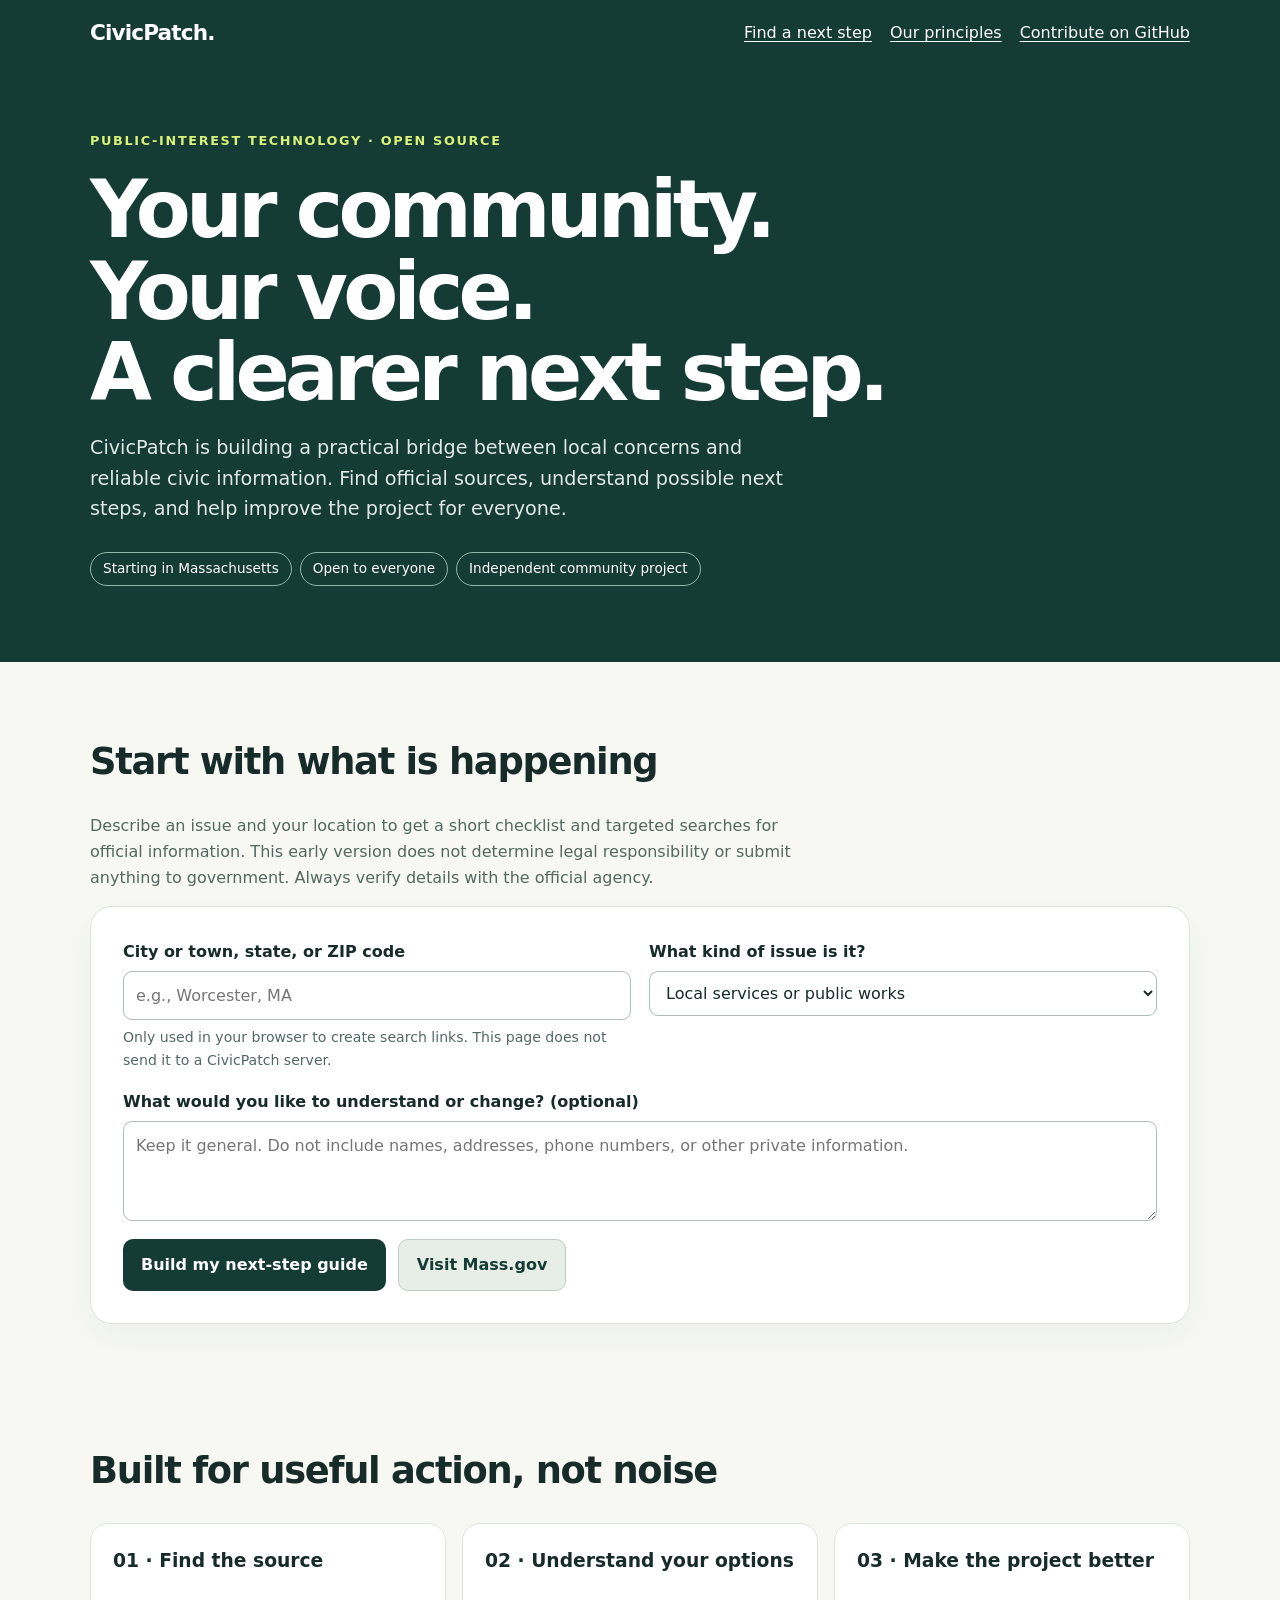
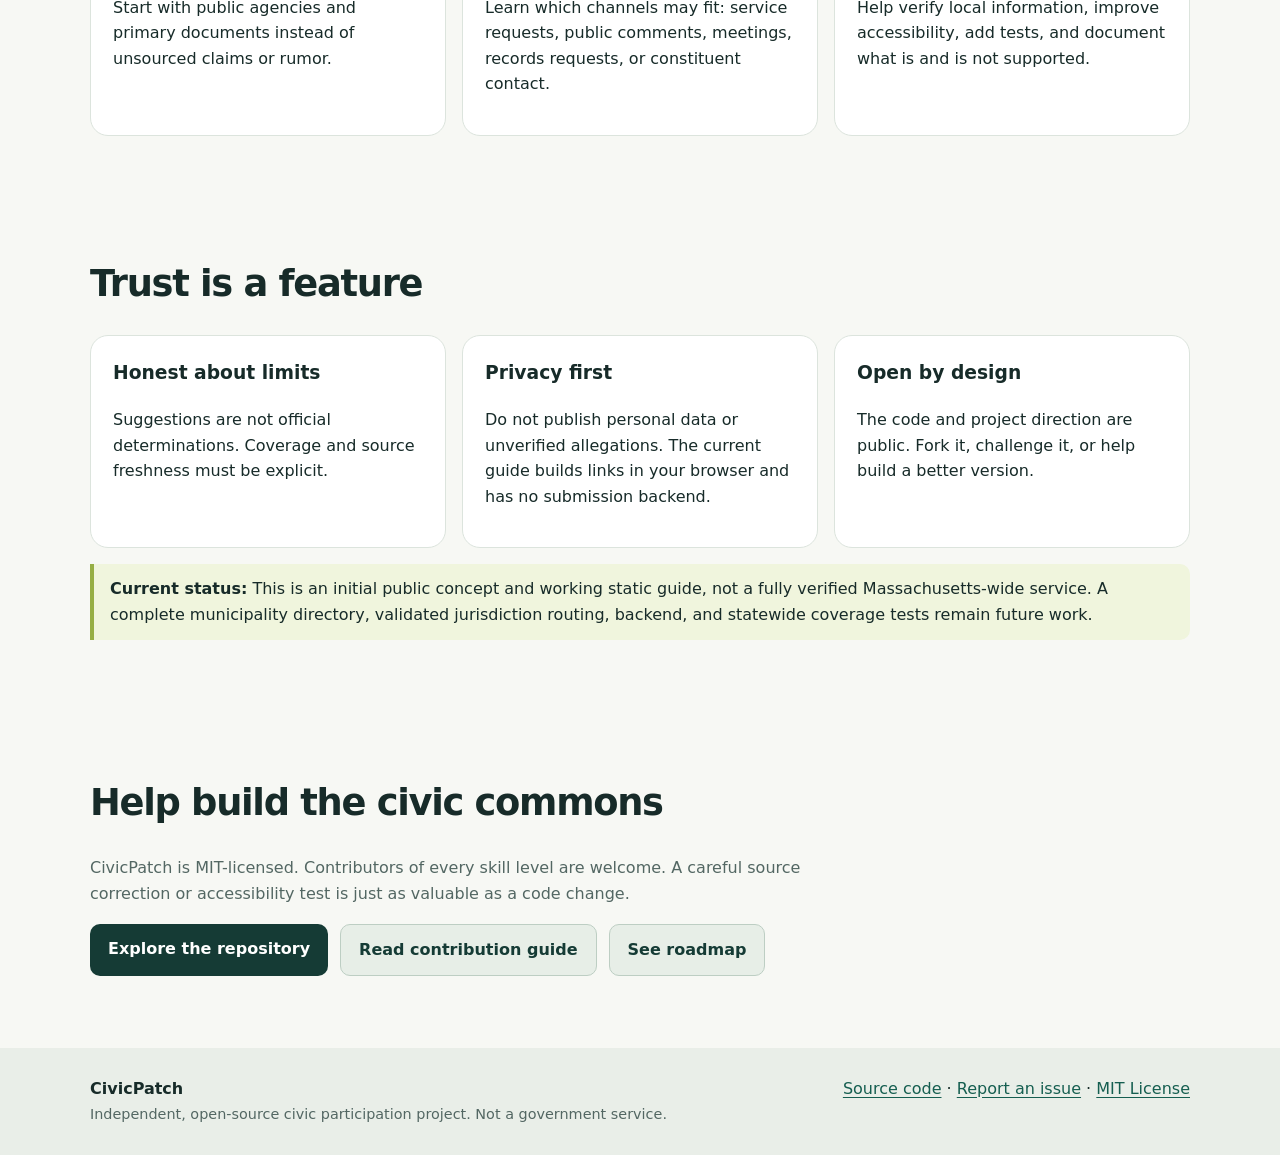
==== index.html @ 910589c3 "Add accessible CivicPatch public landing page and interactive civic guide" ====
<!doctype html>
<html lang="en">
<head>
<meta charset="utf-8">
<meta name="viewport" content="width=device-width,initial-scale=1">
<meta name="theme-color" content="#153b35">
<meta name="description" content="CivicPatch helps people find reliable civic information and practical next steps, starting in Massachusetts.">
<title>CivicPatch | Make local action easier</title>
<style>
:root{color-scheme:light;--ink:#172b29;--muted:#536763;--paper:#f7f8f4;--card:#fff;--green:#153b35;--lime:#d8f27a;--line:#dce4dd;--focus:#9a3d00}*{box-sizing:border-box}body{margin:0;background:var(--paper);color:var(--ink);font:16px/1.6 system-ui,-apple-system,BlinkMacSystemFont,"Segoe UI",sans-serif}a{color:#155e50;text-underline-offset:3px}a:focus-visible,button:focus-visible,input:focus-visible,select:focus-visible,textarea:focus-visible{outline:3px solid var(--focus);outline-offset:3px}.wrap{width:min(1100px,calc(100% - 32px));margin:auto}.top{background:var(--green);color:#fff;padding:16px 0}.nav{display:flex;align-items:center;justify-content:space-between;gap:16px}.brand{font-size:1.35rem;font-weight:800;letter-spacing:-.04em;color:#fff;text-decoration:none}.navlinks{display:flex;gap:18px;flex-wrap:wrap}.navlinks a{color:#fff}.hero{background:var(--green);color:#fff;padding:64px 0 76px}.eyebrow{font-size:.8rem;font-weight:800;letter-spacing:.13em;text-transform:uppercase;color:var(--lime)}h1{font-size:clamp(2.4rem,7vw,5rem);line-height:1.02;letter-spacing:-.06em;max-width:800px;margin:18px 0}.hero p{font-size:1.2rem;max-width:700px;color:#e1e9e5}.pill{display:inline-block;border:1px solid #91b5a9;border-radius:99px;padding:5px 12px;font-size:.85rem;margin:8px 8px 0 0}.section{padding:48px 0}.section h2{font-size:clamp(1.6rem,4vw,2.3rem);line-height:1.15;letter-spacing:-.035em}.intro{max-width:740px;color:var(--muted)}.grid{display:grid;grid-template-columns:repeat(auto-fit,minmax(min(100%,260px),1fr));gap:16px}.card{background:var(--card);border:1px solid var(--line);border-radius:18px;padding:22px}.card h3{margin-top:0}.guide{background:#fff;border:1px solid var(--line);border-radius:22px;padding:clamp(18px,4vw,32px);box-shadow:0 12px 34px #153b350c}.formgrid{display:grid;grid-template-columns:repeat(2,minmax(0,1fr));gap:18px}.field{display:flex;flex-direction:column;gap:6px}.field.full{grid-column:1/-1}label{font-weight:700}input,select,textarea{width:100%;font:inherit;color:var(--ink);background:#fff;border:1px solid #aebdb5;border-radius:9px;padding:11px 12px}textarea{min-height:100px;resize:vertical}.hint{font-size:.88rem;color:var(--muted)}button,.button{display:inline-block;background:var(--green);color:#fff;border:0;border-radius:10px;padding:12px 18px;font:inherit;font-weight:750;text-decoration:none;cursor:pointer}.button.alt{background:#e7eee7;color:var(--green);border:1px solid #bdcec3}.actions{display:flex;gap:12px;flex-wrap:wrap;margin-top:18px}.results{margin-top:24px;border-top:1px solid var(--line);padding-top:20px}.results[hidden]{display:none}.resultlist{padding-left:22px}.notice{border-left:4px solid #96ae44;background:#f0f5dd;padding:12px 16px;border-radius:0 10px 10px 0}.small{font-size:.9rem;color:var(--muted)}footer{background:#e9eee8;padding:28px 0;margin-top:24px}.foot{display:flex;justify-content:space-between;gap:18px;flex-wrap:wrap}@media(max-width:620px){.formgrid{grid-template-columns:1fr}.field.full{grid-column:auto}.hero{padding:48px 0}.nav{align-items:flex-start;flex-direction:column}}@media(prefers-reduced-motion:reduce){*{scroll-behavior:auto!important;animation:none!important;transition:none!important}}
</style>
</head>
<body>
<header class="top"><div class="wrap nav"><a class="brand" href="#home" aria-label="CivicPatch home">CivicPatch<span aria-hidden="true">.</span></a><nav class="navlinks" aria-label="Main navigation"><a href="#guide">Find a next step</a><a href="#principles">Our principles</a><a href="https://github.com/onnxscibroccoli/civicpatch">Contribute on GitHub</a></nav></div></header>
<main id="home">
<section class="hero"><div class="wrap"><div class="eyebrow">Public-interest technology · Open source</div><h1>Your community.<br>Your voice.<br>A clearer next step.</h1><p>CivicPatch is building a practical bridge between local concerns and reliable civic information. Find official sources, understand possible next steps, and help improve the project for everyone.</p><span class="pill">Starting in Massachusetts</span><span class="pill">Open to everyone</span><span class="pill">Independent community project</span></div></section>
<section class="section" id="guide"><div class="wrap"><h2>Start with what is happening</h2><p class="intro">Describe an issue and your location to get a short checklist and targeted searches for official information. This early version does not determine legal responsibility or submit anything to government. Always verify details with the official agency.</p>
<div class="guide"><form id="civic-form"><div class="formgrid">
<div class="field"><label for="location">City or town, state, or ZIP code</label><input id="location" name="location" autocomplete="postal-code" placeholder="e.g., Worcester, MA" required maxlength="120"><span class="hint">Only used in your browser to create search links. This page does not send it to a CivicPatch server.</span></div>
<div class="field"><label for="topic">What kind of issue is it?</label><select id="topic" name="topic"><option value="services">Local services or public works</option><option value="housing">Housing, buildings, or code enforcement</option><option value="transport">Roads, sidewalks, or transportation</option><option value="environment">Environment, water, or public health</option><option value="meetings">Public meetings, policy, or local decisions</option><option value="records">Public records or transparency</option><option value="elections">Elections and voting information</option><option value="other">Something else</option></select></div>
<div class="field full"><label for="issue">What would you like to understand or change? (optional)</label><textarea id="issue" name="issue" maxlength="1000" placeholder="Keep it general. Do not include names, addresses, phone numbers, or other private information."></textarea></div>
</div><div class="actions"><button type="submit">Build my next-step guide</button><a class="button alt" href="https://www.mass.gov/" rel="noopener noreferrer">Visit Mass.gov</a></div></form>
<div class="results" id="results" aria-live="polite" hidden><h3>Your starting checklist</h3><p id="summary"></p><ol class="resultlist" id="steps"></ol><h3>Search official sources</h3><ul class="resultlist" id="links"></ul><p class="notice"><strong>Important:</strong> Search results are starting points, not verified recommendations or legal advice. Confirm the responsible agency, deadlines, eligibility, and current process on an official source. For immediate danger, contact local emergency services.</p><p class="small">Your location and description are not uploaded by this page. When you choose an external search link, that provider receives the query under its own privacy policy.</p></div>
</div></div></section>
<section class="section" id="how"><div class="wrap"><h2>Built for useful action, not noise</h2><div class="grid"><article class="card"><h3>01 · Find the source</h3><p>Start with public agencies and primary documents instead of unsourced claims or rumor.</p></article><article class="card"><h3>02 · Understand your options</h3><p>Learn which channels may fit: service requests, public comments, meetings, records requests, or constituent contact.</p></article><article class="card"><h3>03 · Make the project better</h3><p>Help verify local information, improve accessibility, add tests, and document what is and is not supported.</p></article></div></div></section>
<section class="section" id="principles"><div class="wrap"><h2>Trust is a feature</h2><div class="grid"><article class="card"><h3>Honest about limits</h3><p>Suggestions are not official determinations. Coverage and source freshness must be explicit.</p></article><article class="card"><h3>Privacy first</h3><p>Do not publish personal data or unverified allegations. The current guide builds links in your browser and has no submission backend.</p></article><article class="card"><h3>Open by design</h3><p>The code and project direction are public. Fork it, challenge it, or help build a better version.</p></article></div><p class="notice"><strong>Current status:</strong> This is an initial public concept and working static guide, not a fully verified Massachusetts-wide service. A complete municipality directory, validated jurisdiction routing, backend, and statewide coverage tests remain future work.</p></div></section>
<section class="section"><div class="wrap"><h2>Help build the civic commons</h2><p class="intro">CivicPatch is MIT-licensed. Contributors of every skill level are welcome. A careful source correction or accessibility test is just as valuable as a code change.</p><div class="actions"><a class="button" href="https://github.com/onnxscibroccoli/civicpatch">Explore the repository</a><a class="button alt" href="https://github.com/onnxscibroccoli/civicpatch/blob/main/CONTRIBUTING.md">Read contribution guide</a><a class="button alt" href="https://github.com/onnxscibroccoli/civicpatch/blob/main/docs/ROADMAP.md">See roadmap</a></div></div></section>
</main>
<footer><div class="wrap foot"><div><strong>CivicPatch</strong><br><span class="small">Independent, open-source civic participation project. Not a government service.</span></div><div><a href="https://github.com/onnxscibroccoli/civicpatch">Source code</a> · <a href="https://github.com/onnxscibroccoli/civicpatch/issues">Report an issue</a> · <a href="https://github.com/onnxscibroccoli/civicpatch/blob/main/LICENSE">MIT License</a></div></div></footer>
<script>
(function(){
const topics={
services:{label:"local services or public works",terms:["site:mass.gov local services public works Massachusetts","municipal official website service request"]},
housing:{label:"housing, buildings, or code enforcement",terms:["site:mass.gov housing building code Massachusetts","municipal official website building department code enforcement"]},
transport:{label:"roads, sidewalks, or transportation",terms:["site:mass.gov transportation roads sidewalks Massachusetts","municipal official website public works roads sidewalks"]},
environment:{label:"environment, water, or public health",terms:["site:mass.gov environment water public health Massachusetts","municipal official website health department environment"]},
meetings:{label:"public meetings, policy, or local decisions",terms:["site:mass.gov public meetings Massachusetts","municipal official website public meeting agenda minutes"]},
records:{label:"public records or transparency",terms:["site:mass.gov Massachusetts public records law request","municipal official website public records access officer"]},
elections:{label:"elections and voting information",terms:["site:sec.state.ma.us elections voting Massachusetts","site:usa.gov voting elections official"]},
other:{label:"your civic question",terms:["site:mass.gov Massachusetts government services","official municipal government website"]}
};
function searchUrl(q){return "https://www.google.com/search?q="+encodeURIComponent(q)}
document.getElementById("civic-form").addEventListener("submit",function(e){
e.preventDefault();const location=document.getElementById("location").value.trim();const topic=topics[document.getElementById("topic").value];if(!location)return;
document.getElementById("summary").textContent="For “"+topic.label+"” near "+location+", use these steps to confirm the correct channel.";
const steps=["Look for an official city, town, or state agency page. Prefer government domains and check the page's date and contact information.","Confirm which jurisdiction is responsible. Some services are regional or state-run, and local structures differ across Massachusetts.","Write down the specific issue, relevant dates, and the outcome you are requesting. Keep private or sensitive information out of public posts.","Use the agency's published process. Save a copy of any message or reference number and follow up through the official channel."];
const ol=document.getElementById("steps");ol.replaceChildren();steps.forEach(s=>{const li=document.createElement("li");li.textContent=s;ol.appendChild(li)});
const queries=topic.terms.map(t=>t+" "+location);if(/massachusetts|\bma\b/i.test(location)===false){queries.push("official government website "+location+" "+topic.label);queries.push("state government services "+location)}
const ul=document.getElementById("links");ul.replaceChildren();queries.forEach((q,i)=>{const li=document.createElement("li");const a=document.createElement("a");a.href=searchUrl(q);a.target="_blank";a.rel="noopener noreferrer";a.textContent=["Find a state agency or official guidance","Find the likely municipal department","Find an official process or contact page","Find other government guidance"][i]||"Search official government information";li.appendChild(a);ul.appendChild(li)});
document.getElementById("results").hidden=false;document.getElementById("results").scrollIntoView({behavior:matchMedia("(prefers-reduced-motion: reduce)").matches?"auto":"smooth",block:"start"});
});
})();
</script>
</body></html>
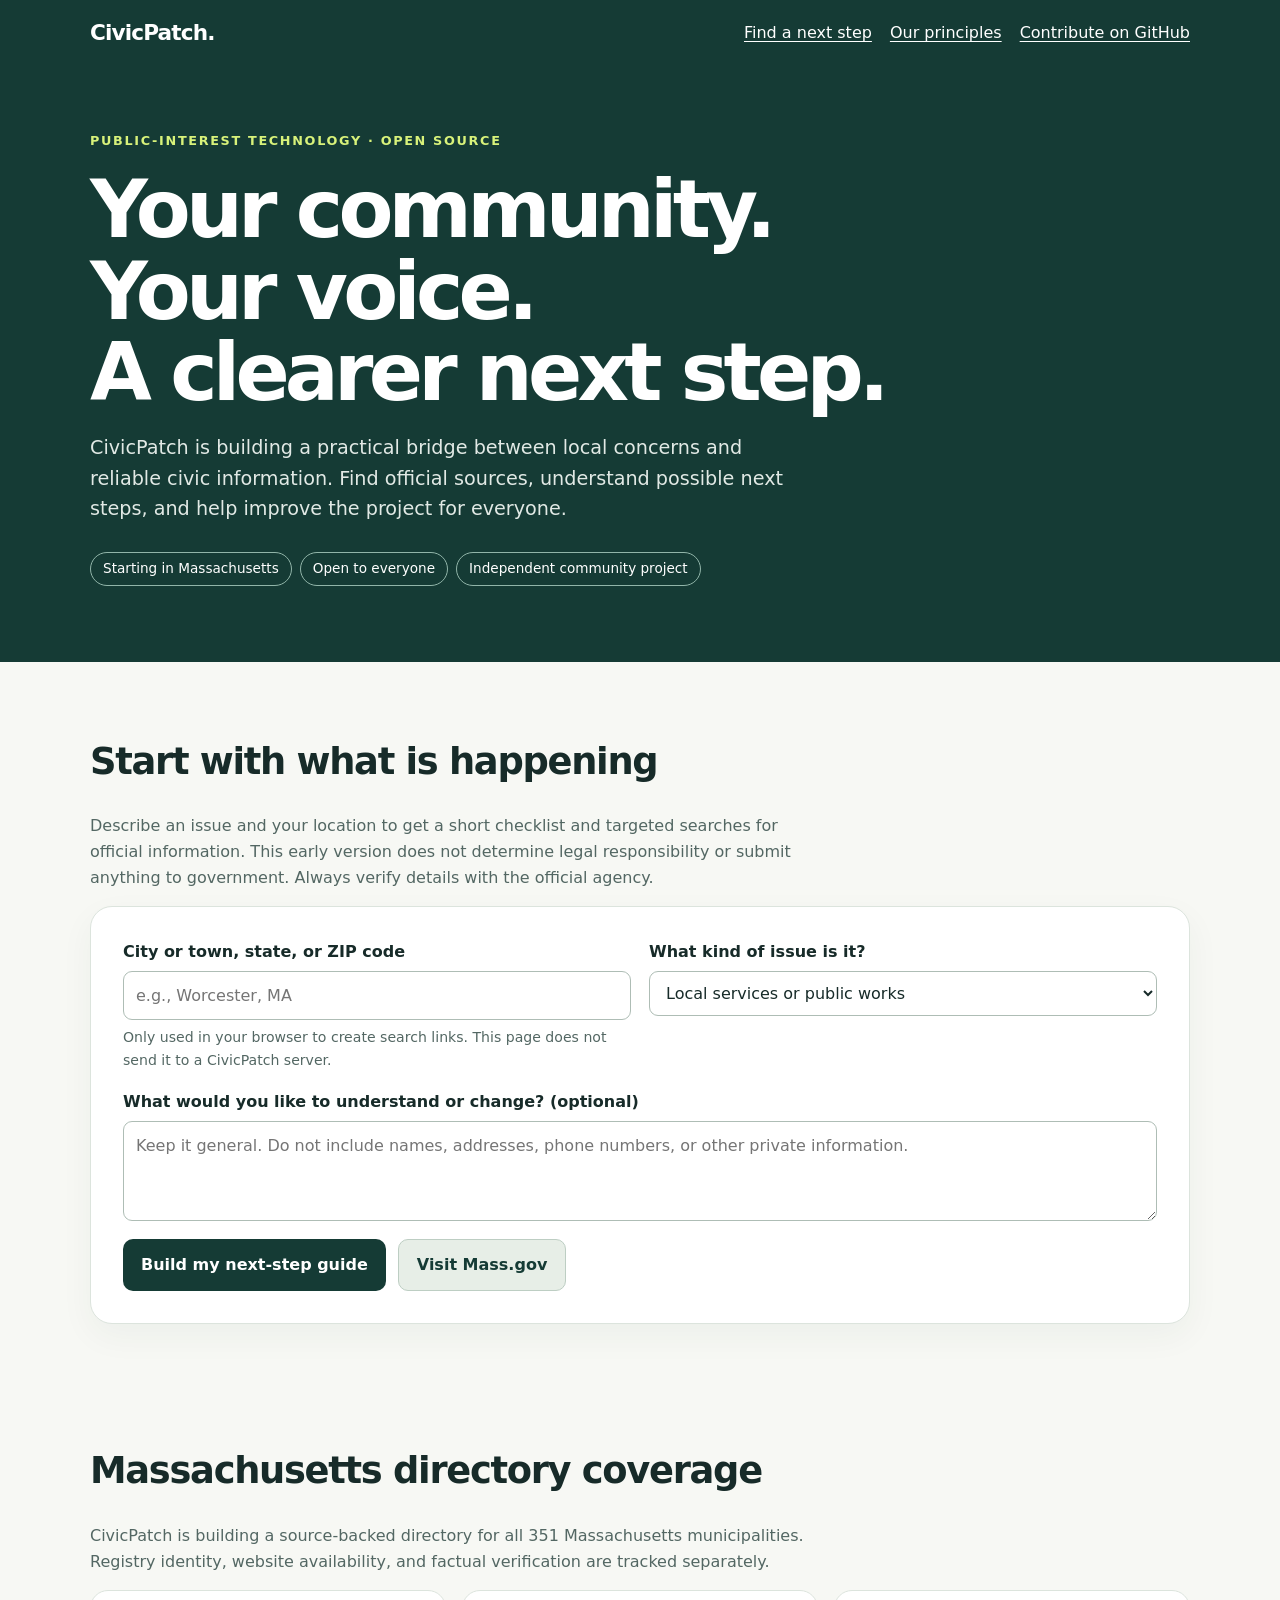
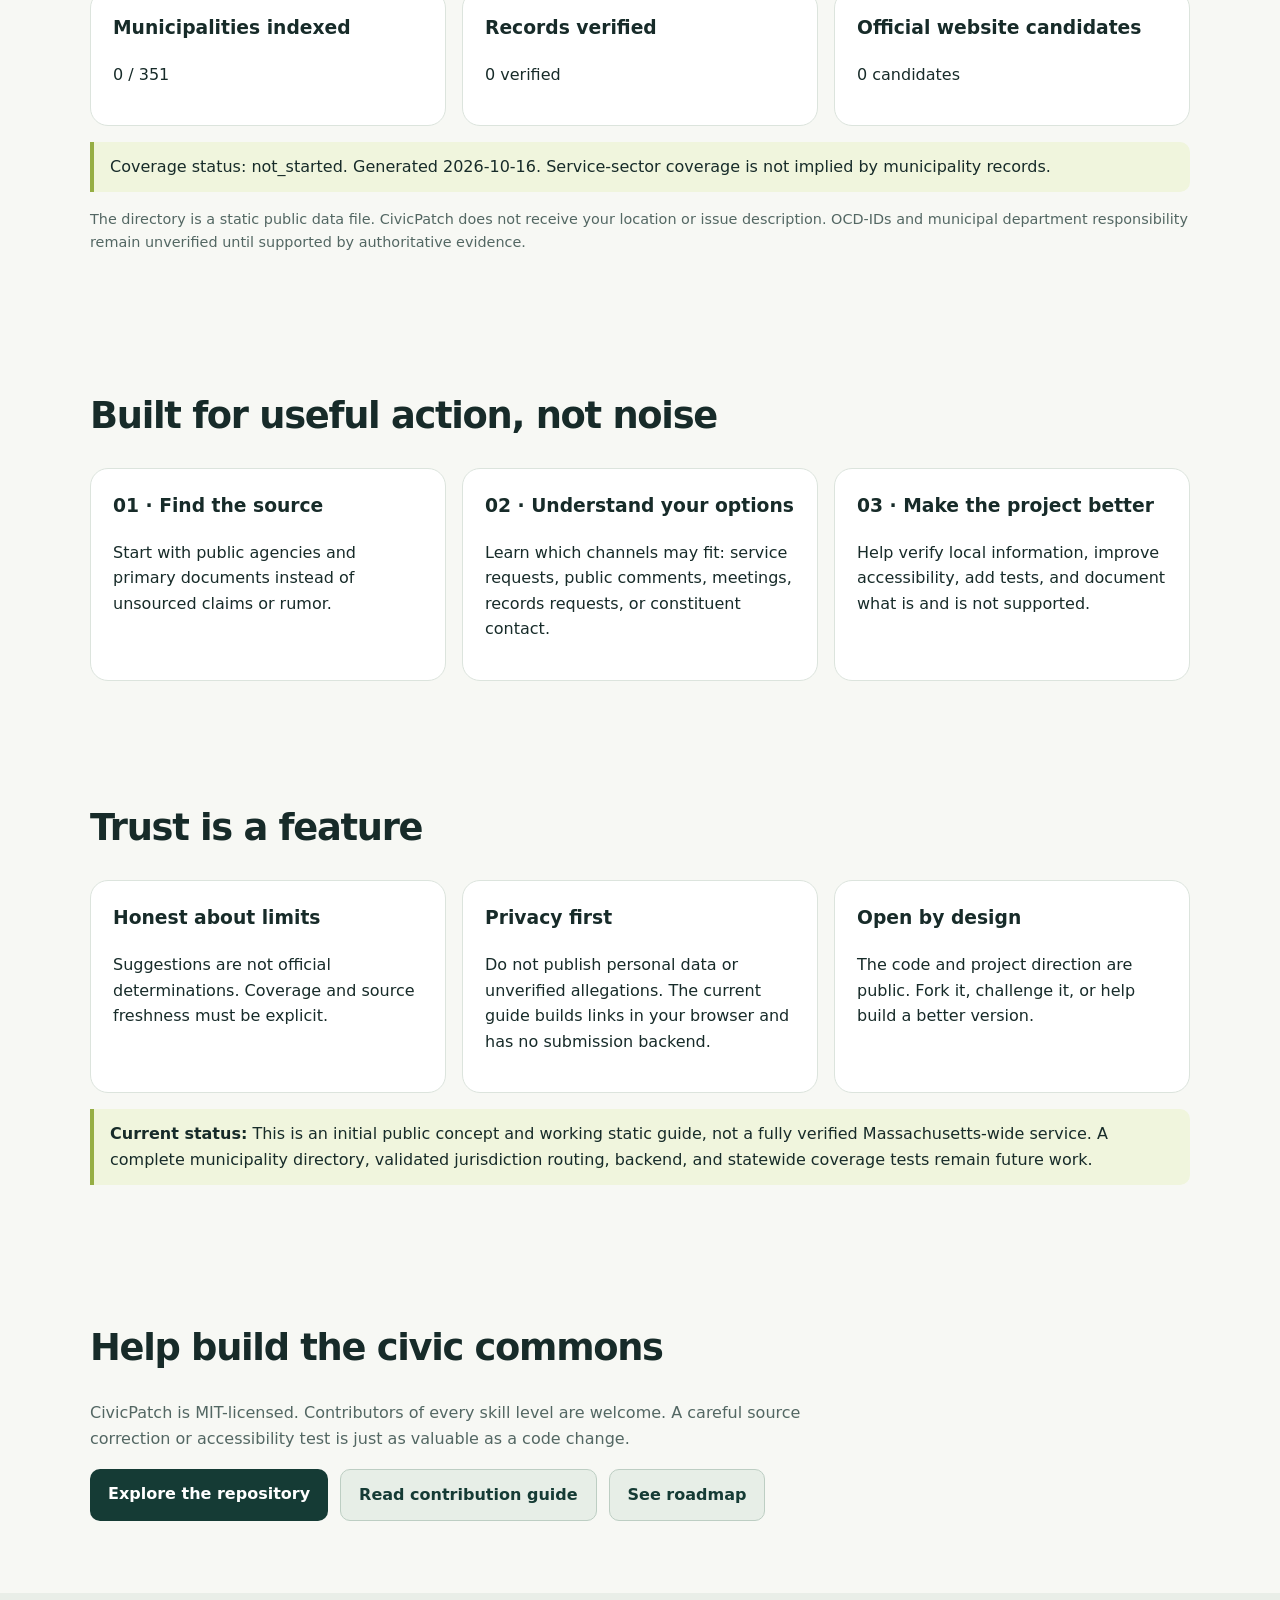
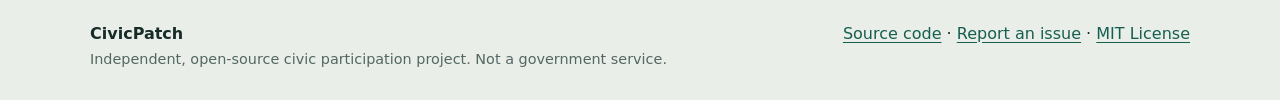
==== commit d8dec939: "Connect public guide to transparent municipality directory" ====
--- a/index.html
+++ b/index.html
@@ -20,8 +20,9 @@
 <div class="field"><label for="topic">What kind of issue is it?</label><select id="topic" name="topic"><option value="services">Local services or public works</option><option value="housing">Housing, buildings, or code enforcement</option><option value="transport">Roads, sidewalks, or transportation</option><option value="environment">Environment, water, or public health</option><option value="meetings">Public meetings, policy, or local decisions</option><option value="records">Public records or transparency</option><option value="elections">Elections and voting information</option><option value="other">Something else</option></select></div>
 <div class="field full"><label for="issue">What would you like to understand or change? (optional)</label><textarea id="issue" name="issue" maxlength="1000" placeholder="Keep it general. Do not include names, addresses, phone numbers, or other private information."></textarea></div>
 </div><div class="actions"><button type="submit">Build my next-step guide</button><a class="button alt" href="https://www.mass.gov/" rel="noopener noreferrer">Visit Mass.gov</a></div></form>
-<div class="results" id="results" aria-live="polite" hidden><h3>Your starting checklist</h3><p id="summary"></p><ol class="resultlist" id="steps"></ol><h3>Search official sources</h3><ul class="resultlist" id="links"></ul><p class="notice"><strong>Important:</strong> Search results are starting points, not verified recommendations or legal advice. Confirm the responsible agency, deadlines, eligibility, and current process on an official source. For immediate danger, contact local emergency services.</p><p class="small">Your location and description are not uploaded by this page. When you choose an external search link, that provider receives the query under its own privacy policy.</p></div>
+<div class="results" id="results" aria-live="polite" hidden><h3>Your starting checklist</h3><p id="summary"></p><div id="municipal-directory-match" class="card" hidden></div><ol class="resultlist" id="steps"></ol><h3>Search official sources</h3><ul class="resultlist" id="links"></ul><p class="notice"><strong>Important:</strong> Search results are starting points, not verified recommendations or legal advice. Confirm the responsible agency, deadlines, eligibility, and current process on an official source. For immediate danger, contact local emergency services.</p><p class="small">Your location and description are not uploaded by this page. When you choose an external search link, that provider receives the query under its own privacy policy.</p></div>
 </div></div></section>
+<section class="section" id="directory"><div class="wrap"><h2>Massachusetts directory coverage</h2><p class="intro">CivicPatch is building a source-backed directory for all 351 Massachusetts municipalities. Registry identity, website availability, and factual verification are tracked separately.</p><div class="grid" id="coverage-metrics" aria-live="polite"><article class="card"><h3>Municipalities indexed</h3><p id="metric-municipalities">Loading directory…</p></article><article class="card"><h3>Records verified</h3><p id="metric-verified">Loading directory…</p></article><article class="card"><h3>Official website candidates</h3><p id="metric-websites">Loading directory…</p></article></div><p id="directory-status" class="notice">Coverage is loaded from the versioned public directory. An indexed record is not a verified service recommendation.</p><p class="small">The directory is a static public data file. CivicPatch does not receive your location or issue description. OCD-IDs and municipal department responsibility remain unverified until supported by authoritative evidence.</p></div></section>
 <section class="section" id="how"><div class="wrap"><h2>Built for useful action, not noise</h2><div class="grid"><article class="card"><h3>01 · Find the source</h3><p>Start with public agencies and primary documents instead of unsourced claims or rumor.</p></article><article class="card"><h3>02 · Understand your options</h3><p>Learn which channels may fit: service requests, public comments, meetings, records requests, or constituent contact.</p></article><article class="card"><h3>03 · Make the project better</h3><p>Help verify local information, improve accessibility, add tests, and document what is and is not supported.</p></article></div></div></section>
 <section class="section" id="principles"><div class="wrap"><h2>Trust is a feature</h2><div class="grid"><article class="card"><h3>Honest about limits</h3><p>Suggestions are not official determinations. Coverage and source freshness must be explicit.</p></article><article class="card"><h3>Privacy first</h3><p>Do not publish personal data or unverified allegations. The current guide builds links in your browser and has no submission backend.</p></article><article class="card"><h3>Open by design</h3><p>The code and project direction are public. Fork it, challenge it, or help build a better version.</p></article></div><p class="notice"><strong>Current status:</strong> This is an initial public concept and working static guide, not a fully verified Massachusetts-wide service. A complete municipality directory, validated jurisdiction routing, backend, and statewide coverage tests remain future work.</p></div></section>
 <section class="section"><div class="wrap"><h2>Help build the civic commons</h2><p class="intro">CivicPatch is MIT-licensed. Contributors of every skill level are welcome. A careful source correction or accessibility test is just as valuable as a code change.</p><div class="actions"><a class="button" href="https://github.com/onnxscibroccoli/civicpatch">Explore the repository</a><a class="button alt" href="https://github.com/onnxscibroccoli/civicpatch/blob/main/CONTRIBUTING.md">Read contribution guide</a><a class="button alt" href="https://github.com/onnxscibroccoli/civicpatch/blob/main/docs/ROADMAP.md">See roadmap</a></div></div></section>
@@ -40,8 +41,47 @@
 other:{label:"your civic question",terms:["site:mass.gov Massachusetts government services","official municipal government website"]}
 };
 function searchUrl(q){return "https://www.google.com/search?q="+encodeURIComponent(q)}
+let municipalityDirectory=null;
+function normalizedName(value){return (value||"").toLocaleLowerCase("en-US").replace(/,.*$/,"").replace(/\\b(massachusetts|ma)\\b/gi,"").replace(/[^a-z0-9]/g,"")}
+function setText(id,value){const node=document.getElementById(id);if(node)node.textContent=value}
+async function loadMunicipalityDirectory(){
+ try{
+  const response=await fetch("data/ma/municipalities.json",{cache:"no-cache"});
+  if(!response.ok)throw new Error("Directory HTTP "+response.status);
+  const data=await response.json();municipalityDirectory=data;
+  const records=Array.isArray(data.municipalities)?data.municipalities:[];
+  const verified=records.filter(r=>r.record_status==="verified").length;
+  const websites=records.filter(r=>Boolean(r.official_website)).length;
+  setText("metric-municipalities",records.length+" / "+(data.coverage?.target_municipalities||351));
+  setText("metric-verified",verified+" verified");
+  setText("metric-websites",websites+" candidates");
+  setText("directory-status","Coverage status: "+(data.coverage?.status||"unknown")+". Generated "+(data.coverage?.generated_at||"date unavailable")+". Service-sector coverage is not implied by municipality records.");
+ }catch(error){
+  setText("metric-municipalities","Directory unavailable");
+  setText("metric-verified","Not available");
+  setText("metric-websites","Not available");
+  setText("directory-status","The structured directory could not be loaded. Use the official-source searches below and report this issue if it persists.");
+ }
+}
+function renderMunicipalityMatch(rawLocation){
+ const box=document.getElementById("municipal-directory-match");box.replaceChildren();box.hidden=true;
+ if(!municipalityDirectory||!Array.isArray(municipalityDirectory.municipalities))return;
+ const key=normalizedName(rawLocation);if(!key)return;
+ const records=municipalityDirectory.municipalities;
+ let record=records.find(r=>normalizedName(r.name)===key);
+ if(!record)record=records.find(r=>key.startsWith(normalizedName(r.name))&&normalizedName(r.name).length>=4);
+ if(!record)return;
+ box.hidden=false;
+ const heading=document.createElement("h3");heading.textContent="Directory record: "+record.name;box.appendChild(heading);
+ const status=document.createElement("p");status.textContent="Record status: "+record.record_status+". MassGIS TOWN_ID: "+record.massgis_town_id+". OCD-ID: "+(record.ocd_id||"not yet validated")+". This is a municipality identity match, not a determination of service responsibility.";box.appendChild(status);
+ if(record.official_website){const p=document.createElement("p");const a=document.createElement("a");a.href=record.official_website;a.target="_blank";a.rel="noopener noreferrer";a.textContent="Candidate official municipal website";p.appendChild(a);box.appendChild(p);}
+ const evidence=Array.isArray(record.evidence)?record.evidence:[];
+ if(evidence.length){const h=document.createElement("h4");h.textContent="Provenance";box.appendChild(h);const list=document.createElement("ul");list.className="resultlist";evidence.forEach(item=>{const li=document.createElement("li");li.textContent=(item.claim_supported||"Source record")+" Source: "+item.reference_url+" Checked: "+(item.checked_at||"unknown")+". "+(item.notes||"");list.appendChild(li)});box.appendChild(list);}
+ const note=document.createElement("p");note.className="small";note.textContent="No municipal department or service has been marked verified by this baseline. Confirm current contacts and responsibility with the linked authority.";box.appendChild(note);
+}
+loadMunicipalityDirectory();
 document.getElementById("civic-form").addEventListener("submit",function(e){
-e.preventDefault();const location=document.getElementById("location").value.trim();const topic=topics[document.getElementById("topic").value];if(!location)return;
+e.preventDefault();const location=document.getElementById("location").value.trim();const topic=topics[document.getElementById("topic").value];if(!location)return;renderMunicipalityMatch(location);
 document.getElementById("summary").textContent="For “"+topic.label+"” near "+location+", use these steps to confirm the correct channel.";
 const steps=["Look for an official city, town, or state agency page. Prefer government domains and check the page's date and contact information.","Confirm which jurisdiction is responsible. Some services are regional or state-run, and local structures differ across Massachusetts.","Write down the specific issue, relevant dates, and the outcome you are requesting. Keep private or sensitive information out of public posts.","Use the agency's published process. Save a copy of any message or reference number and follow up through the official channel."];
 const ol=document.getElementById("steps");ol.replaceChildren();steps.forEach(s=>{const li=document.createElement("li");li.textContent=s;ol.appendChild(li)});
